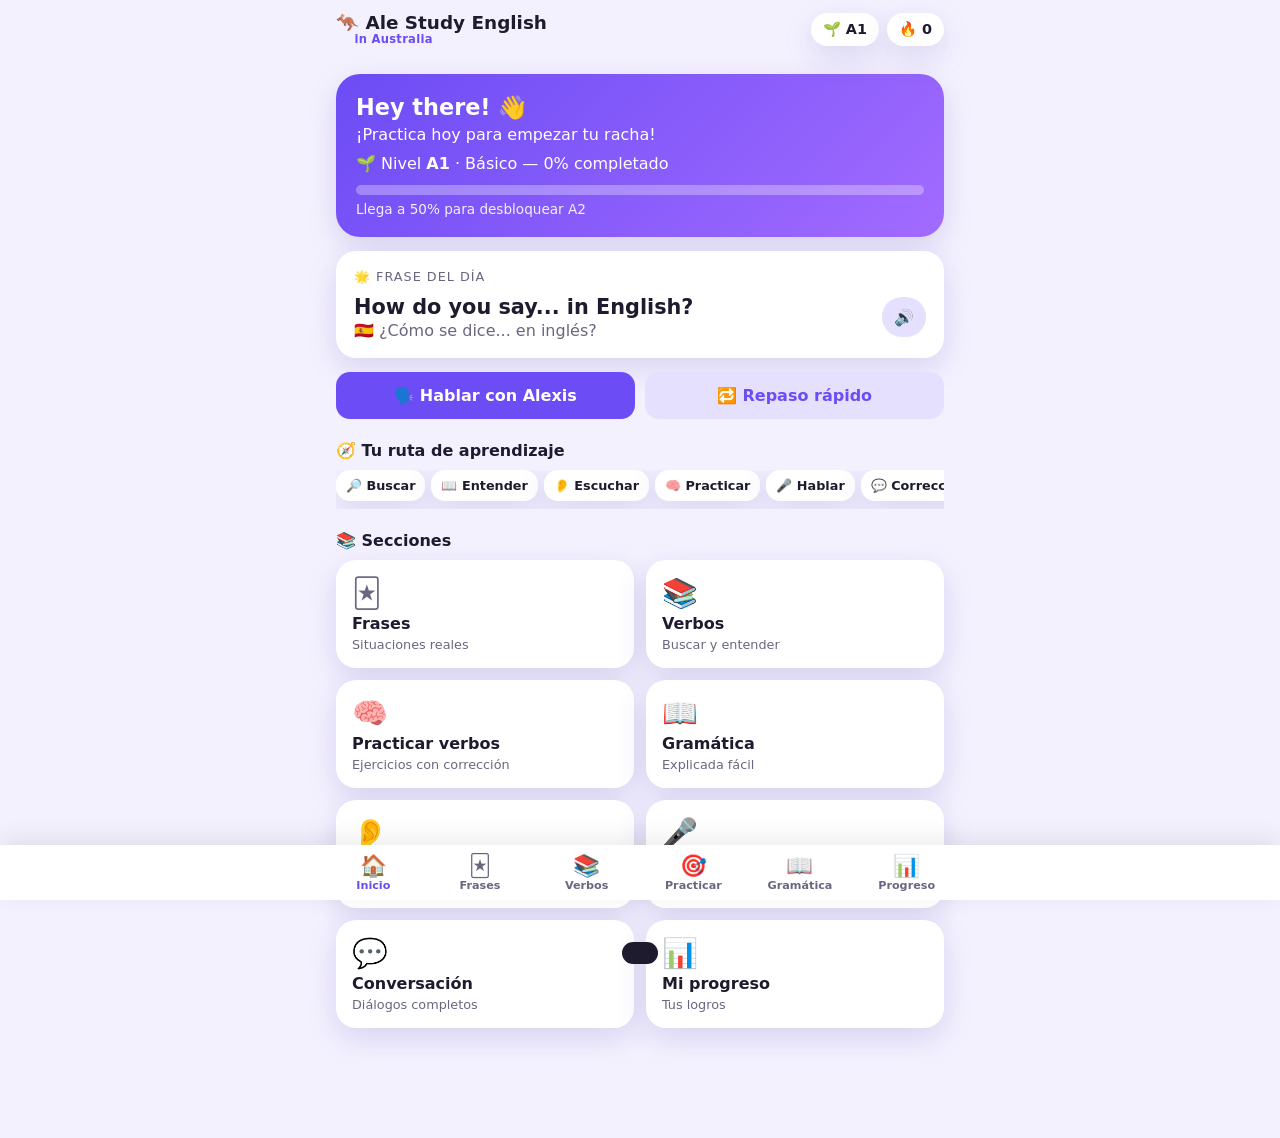
==== app.html @ 72525b84 "Add files via upload" ====
<!DOCTYPE html>
<html lang="es">
<head>
<meta charset="UTF-8">
<meta name="viewport" content="width=device-width, initial-scale=1, viewport-fit=cover">
<meta name="theme-color" content="#6c4cf5">
<meta name="apple-mobile-web-app-capable" content="yes">
<meta name="apple-mobile-web-app-title" content="Ale Study English">
<title>Ale Study English in Australia</title>
<link rel="manifest" href="manifest.json">
<link rel="icon" href="icon.svg" type="image/svg+xml">
<link rel="apple-touch-icon" href="icon.svg">
<link rel="stylesheet" href="css/styles.css">
</head>
<body>
  <!-- Encabezado: logo, nivel y racha -->
  <header class="topbar">
    <div class="topbar-inner">
      <span class="logo">🦘 Ale Study English<small>in Australia</small></span>
      <button class="pill" id="levelBtn" title="Cambiar nivel"></button>
      <button class="pill" id="streakBtn" title="Mi progreso"></button>
    </div>
  </header>

  <!-- Aquí se dibuja la sección actual -->
  <main id="view"></main>

  <!-- Menú de abajo -->
  <nav class="bottomnav" id="bottomnav"></nav>
  <div class="toast" id="toast"></div>

  <!-- 1) Datos (frases, verbos, gramática, conversaciones) -->
  <script src="js/data/phrases.js"></script>
  <script src="js/data/verbs.js"></script>
  <script src="js/data/grammar.js"></script>
  <script src="js/data/speaking.js"></script>
  <!-- 2) Núcleo: progreso, audio, micrófono, corrector y ejercicios -->
  <script src="js/core.js"></script>
  <script src="js/checker.js"></script>
  <script src="js/quiz.js"></script>
  <!-- 3) Secciones -->
  <script src="js/sections/home.js"></script>
  <script src="js/sections/phrases.js"></script>
  <script src="js/sections/verbs.js"></script>
  <script src="js/sections/practice.js"></script>
  <script src="js/sections/listening.js"></script>
  <script src="js/sections/speaking.js"></script>
  <script src="js/sections/conversation.js"></script>
  <script src="js/sections/grammar.js"></script>
  <script src="js/sections/progress.js"></script>
  <script src="js/sections/tutor.js"></script>
  <!-- 4) Arranque -->
  <script src="js/main.js"></script>
</body>
</html>
---- css/styles.css ----
/* =====================================================================
   Ale Study English in Australia — estilos
   Los colores están en variables (--nombre) para cambiarlos en un solo lugar.
   ===================================================================== */
:root {
  --bg: #f4f1ff;
  --card: #ffffff;
  --text: #1f1b2e;
  --muted: #6b6680;
  --accent: #6c4cf5;
  --accent-soft: #e6e0ff;
  --good: #1f9d63;
  --good-soft: #dcf5e8;
  --bad: #e5484d;
  --bad-soft: #fde4e4;
  --warn: #e08a00;
  --warn-soft: #fff0d6;
  --shadow: 0 10px 30px rgba(60, 40, 150, 0.15);

  /* Colores de los tiempos verbales */
  --pres: #1f9d63;
  --past: #e5484d;
  --pp: #8e4ec6;
  --fut: #2f7ae5;
  --ger: #e08a00;
}
@media (prefers-color-scheme: dark) {
  :root {
    --bg: #15131f;
    --card: #221f31;
    --text: #f1eefb;
    --muted: #a39fb8;
    --accent: #9b85ff;
    --accent-soft: #332c55;
    --good: #3ccf8e;
    --good-soft: #173a2a;
    --bad: #ff6b70;
    --bad-soft: #3d1d22;
    --warn: #ffb547;
    --warn-soft: #3b2d14;
    --shadow: 0 10px 30px rgba(0, 0, 0, 0.4);
    --pres: #3ccf8e;
    --past: #ff6b70;
    --pp: #bf8cf0;
    --fut: #6aa6ff;
    --ger: #ffb547;
  }
}
* { box-sizing: border-box; }
html { -webkit-text-size-adjust: 100%; }
body {
  margin: 0;
  font-family: "Segoe UI", system-ui, -apple-system, sans-serif;
  background: var(--bg);
  color: var(--text);
  min-height: 100vh;
}
button { font-family: inherit; }
[hidden] { display: none !important; }

/* ---------- Estructura ---------- */
.topbar {
  position: sticky; top: 0; z-index: 20;
  background: color-mix(in srgb, var(--bg) 88%, transparent);
  backdrop-filter: blur(10px);
}
.topbar-inner {
  max-width: 640px; margin: 0 auto; padding: 12px 16px;
  display: flex; align-items: center; gap: 8px;
}
.logo { font-weight: 800; font-size: 1.15rem; margin-right: auto; cursor: pointer; line-height: 1.15; }
.logo small { display: block; font-size: 0.72rem; font-weight: 700; color: var(--accent); padding-left: 1.6em; letter-spacing: 0.3px; }
.pill {
  border: none; background: var(--card); color: var(--text); box-shadow: var(--shadow);
  border-radius: 999px; padding: 8px 12px; font-weight: 700; font-size: 0.9rem; cursor: pointer;
  white-space: nowrap; flex-shrink: 0;
}
main { max-width: 640px; margin: 0 auto; padding: 8px 16px 110px; }

.bottomnav {
  position: fixed; bottom: 0; left: 0; right: 0; z-index: 20;
  background: var(--card); box-shadow: 0 -6px 24px rgba(0, 0, 0, 0.08);
  padding-bottom: env(safe-area-inset-bottom);
}
.bottomnav-inner { max-width: 640px; margin: 0 auto; display: grid; grid-template-columns: repeat(6, 1fr); }
.navbtn {
  border: none; background: none; color: var(--muted); cursor: pointer;
  padding: 10px 2px 8px; display: flex; flex-direction: column; align-items: center; gap: 2px;
  font-size: 0.7rem; font-weight: 600;
}
.navbtn .ico { font-size: 1.35rem; line-height: 1; }
.navbtn.active { color: var(--accent); }

/* ---------- Piezas comunes ---------- */
h1.page { font-size: 1.5rem; margin: 8px 0 4px; }
.lead { color: var(--muted); margin: 0 0 16px; }
.section-title { font-size: 1rem; font-weight: 800; margin: 22px 0 10px; }
.card-box { background: var(--card); border-radius: 20px; box-shadow: var(--shadow); padding: 18px; margin-bottom: 14px; }
.muted { color: var(--muted); }
.small { font-size: 0.85rem; }
.row { display: flex; align-items: center; gap: 10px; }
.spacer { flex: 1; }

.btn {
  border: none; padding: 14px 18px; border-radius: 14px; font-size: 1rem; font-weight: 700;
  cursor: pointer; color: #fff; background: var(--accent);
}
.btn:disabled { opacity: 0.5; cursor: default; }
.btn.on { background: var(--bad); animation: pulse 1.2s infinite; }
.btn.mic-lang { flex: 1; padding: 11px 6px; font-size: 0.95rem; white-space: nowrap; }
.btn.block { width: 100%; }
.btn.good { background: var(--good); }
.btn.learning, .btn.warn { background: var(--warn); }
.btn.known { background: var(--good); }
.btn.ghost { background: var(--card); color: var(--text); box-shadow: var(--shadow); }
.btn.soft { background: var(--accent-soft); color: var(--accent); }
.btn-row { display: flex; gap: 10px; flex-wrap: wrap; }
.btn-row > .btn { flex: 1; }

.icon-btn {
  border: none; background: var(--accent-soft); color: var(--accent);
  border-radius: 999px; min-width: 40px; height: 40px; padding: 0 12px; cursor: pointer;
  font-size: 1rem; font-weight: 700; flex-shrink: 0;
}
.chip {
  border: none; background: var(--card); color: var(--text);
  padding: 9px 14px; border-radius: 999px; cursor: pointer; white-space: nowrap;
  font-size: 0.9rem; box-shadow: var(--shadow);
}
.chip.active { background: var(--accent); color: #fff; }
.chips { display: flex; gap: 6px; overflow-x: auto; padding: 2px 2px 10px; margin-bottom: 8px; scrollbar-width: thin; }
.tag { display: inline-block; font-size: 0.7rem; font-weight: 800; padding: 3px 8px; border-radius: 999px; color: #fff; letter-spacing: 0.3px; }
.tag.irregular { background: var(--warn); }
.tag.regular { background: var(--good); }
.tag.level { background: var(--accent-soft); color: var(--accent); }
.tag.locked { background: var(--muted); }

.search {
  width: 100%; padding: 15px 16px; font-size: 1.05rem; border-radius: 16px; border: 2px solid transparent;
  background: var(--card); color: var(--text); box-shadow: var(--shadow); outline: none;
}
.search:focus, .answer-input:focus { border-color: var(--accent); }

.bar { height: 10px; background: var(--accent-soft); border-radius: 999px; overflow: hidden; }
.bar > div { height: 100%; background: var(--accent); border-radius: 999px; transition: width 0.4s; }
.bar.good > div { background: var(--good); }

.empty { text-align: center; color: var(--muted); padding: 30px 10px; }

.toast {
  position: fixed; bottom: 96px; left: 50%; transform: translateX(-50%) translateY(160px);
  background: var(--text); color: var(--bg); padding: 11px 18px; border-radius: 999px;
  transition: transform 0.3s; font-weight: 700; z-index: 50; text-align: center;
  width: max-content; max-width: calc(100vw - 32px); font-size: 0.92rem;
}
.toast.show { transform: translateX(-50%) translateY(0); }

/* Ventana emergente (sheet) */
.sheet-backdrop { position: fixed; inset: 0; background: rgba(0, 0, 0, 0.45); z-index: 40; display: flex; align-items: flex-end; justify-content: center; }
.sheet { background: var(--bg); width: 100%; max-width: 640px; border-radius: 24px 24px 0 0; padding: 20px 16px 28px; max-height: 88vh; overflow-y: auto; }
@media (min-width: 700px) { .sheet-backdrop { align-items: center; } .sheet { border-radius: 24px; } }
.sheet h2 { margin: 0 0 12px; font-size: 1.25rem; }

/* ---------- Inicio ---------- */
.hero { background: linear-gradient(135deg, var(--accent), #a26bff); color: #fff; border-radius: 24px; padding: 20px; box-shadow: var(--shadow); margin: 8px 0 14px; }
.hero h2 { margin: 0 0 4px; font-size: 1.4rem; }
.hero .bar { background: rgba(255, 255, 255, 0.3); margin-top: 12px; }
.hero .bar > div { background: #fff; }
.path { display: flex; gap: 6px; overflow-x: auto; padding-bottom: 8px; }
.path a { text-decoration: none; color: var(--text); background: var(--card); box-shadow: var(--shadow); border-radius: 14px; padding: 8px 10px; font-size: 0.8rem; font-weight: 700; white-space: nowrap; }
.tiles { display: grid; grid-template-columns: 1fr 1fr; gap: 12px; }
.tile {
  border: none; text-align: left; background: var(--card); color: var(--text); box-shadow: var(--shadow);
  border-radius: 20px; padding: 16px; cursor: pointer; min-height: 104px; display: flex; flex-direction: column; gap: 4px;
}
.tile .ico { font-size: 1.8rem; }
.tile b { font-size: 1rem; }
.tile span { color: var(--muted); font-size: 0.8rem; }
.tile.locked { opacity: 0.55; }

/* ---------- Flashcards de frases ---------- */
.stats { display: flex; gap: 8px; justify-content: center; margin-bottom: 14px; flex-wrap: wrap; }
.stat { background: var(--card); border-radius: 999px; padding: 6px 12px; font-size: 0.9rem; box-shadow: var(--shadow); }
.card-wrap { perspective: 1000px; margin: 10px 0 16px; }
.flash { position: relative; height: 320px; cursor: pointer; transform-style: preserve-3d; transition: transform 0.5s; }
.flash.flipped { transform: rotateY(180deg); }
.face {
  position: absolute; inset: 0; backface-visibility: hidden; -webkit-backface-visibility: hidden;
  background: var(--card); border-radius: 22px; box-shadow: var(--shadow);
  display: flex; flex-direction: column; align-items: center; justify-content: center; padding: 24px; text-align: center;
}
.face.back { transform: rotateY(180deg); }
.label { font-size: 0.8rem; text-transform: uppercase; letter-spacing: 1px; color: var(--muted); margin-bottom: 10px; }
.big { font-size: 1.7rem; font-weight: 800; line-height: 1.3; }
.example { margin-top: 14px; color: var(--muted); font-style: italic; }
.hint { position: absolute; bottom: 14px; font-size: 0.8rem; color: var(--muted); }
.badge { position: absolute; top: 14px; right: 16px; font-size: 1.2rem; }
.badge-left { position: absolute; top: 14px; left: 16px; }
.face .btn-row { margin-top: 16px; justify-content: center; }
.face .btn-row .icon-btn { height: 44px; }
.actions { display: grid; grid-template-columns: 1fr 1fr; gap: 10px; }
.nav { display: flex; justify-content: space-between; margin-top: 12px; gap: 10px; }
.nav .btn { flex: 1; padding: 12px 6px; font-size: 0.9rem; }
.progress-mini { height: 8px; background: var(--accent-soft); border-radius: 999px; overflow: hidden; margin-bottom: 6px; }
.progress-mini div { height: 100%; background: var(--accent); transition: width 0.3s; }
.counter { text-align: center; color: var(--muted); font-size: 0.85rem; }
.keys { text-align: center; color: var(--muted); font-size: 0.8rem; margin-top: 16px; }

/* ---------- Verbos ---------- */
.filters { display: flex; gap: 6px; margin: 12px 0; flex-wrap: wrap; align-items: center; }
.result-count { color: var(--muted); font-size: 0.85rem; margin-left: auto; }
.verb { background: var(--card); border-radius: 22px; box-shadow: var(--shadow); padding: 16px; margin-bottom: 14px; }
.verb-head { display: flex; align-items: center; gap: 10px; margin-bottom: 12px; cursor: pointer; }
.verb-title { font-size: 1.35rem; font-weight: 800; letter-spacing: 0.3px; }
.verb-title .es { color: var(--muted); font-weight: 600; font-size: 1rem; }
.verb-tags { margin-left: auto; display: flex; gap: 4px; flex-wrap: wrap; justify-content: flex-end; }
.match-note { background: var(--accent-soft); color: var(--accent); border-radius: 10px; padding: 6px 10px; font-size: 0.82rem; font-weight: 600; margin-bottom: 10px; }
.forms { display: flex; flex-direction: column; gap: 6px; }
.form-row {
  display: flex; align-items: center; gap: 10px; padding: 9px 10px; border-radius: 14px;
  background: var(--bg); border-left: 5px solid var(--c);
}
.form-row .fname { width: 104px; flex-shrink: 0; white-space: nowrap; font-size: 0.72rem; font-weight: 800; color: var(--c); text-transform: uppercase; letter-spacing: 0.3px; }
.form-row .fval { font-weight: 700; font-size: 1.02rem; flex: 1; }
.form-row .fval small { color: var(--muted); font-weight: 600; }
.form-row.memo { background: color-mix(in srgb, var(--c) 14%, var(--card)); }
.form-row .memo-tag { font-size: 0.68rem; font-weight: 800; color: var(--c); white-space: nowrap; }
.form-row .icon-btn { min-width: 34px; height: 34px; padding: 0; font-size: 0.9rem; }
.verb-head { flex-wrap: wrap; }
.verb-title { min-width: 0; overflow-wrap: anywhere; }
.form-row .fval { min-width: 0; overflow-wrap: anywhere; }

/* 📱 Teléfonos angostos: la etiqueta arriba, el verbo y el 🔊 abajo */
@media (max-width: 440px) {
  .logo { font-size: 0.95rem; white-space: nowrap; overflow: hidden; text-overflow: ellipsis; min-width: 0; }
  .topbar-inner { gap: 6px; }
  .pill { padding: 7px 9px; font-size: 0.82rem; }
  .form-row { flex-wrap: wrap; row-gap: 2px; padding: 8px 10px; }
  .form-row .fname { width: 100%; }
  .verb-title { font-size: 1.15rem; }
  .verb-title .es { font-size: 0.9rem; }
  .big { font-size: 1.45rem; }
  .q-prompt { font-size: 1.15rem; }
  .nav .btn { font-size: 0.82rem; padding: 12px 4px; }
}
@media (max-width: 350px) {
  .logo { font-size: 0.86rem; }
}
.c-pres { --c: var(--pres); } .c-past { --c: var(--past); } .c-pp { --c: var(--pp); } .c-fut { --c: var(--fut); } .c-ger { --c: var(--ger); }
.verb-actions { display: flex; gap: 8px; margin-top: 12px; }
.verb-actions .btn { flex: 1; padding: 11px; font-size: 0.92rem; }
.ex { display: flex; gap: 10px; align-items: flex-start; padding: 12px; border-radius: 14px; background: var(--bg); border-left: 5px solid var(--c); margin-bottom: 8px; }
.ex .en { font-weight: 600; }
.ex .en b { color: var(--c); }
.ex .es { color: var(--muted); font-size: 0.9rem; margin-top: 2px; }
.ex .text { flex: 1; }
.ex .btns { display: flex; gap: 6px; }
.ex .icon-btn { min-width: 36px; height: 36px; padding: 0; }
.mastery { display: flex; gap: 4px; align-items: center; font-size: 0.85rem; color: var(--muted); }
.dot { width: 10px; height: 10px; border-radius: 50%; background: var(--accent-soft); display: inline-block; }
.dot.on { background: var(--good); }

/* ---------- Quiz / ejercicios ---------- */
.quiz-top { display: flex; align-items: center; gap: 10px; margin-bottom: 14px; }
.quiz-top .bar { flex: 1; }
.quiz-card { background: var(--card); border-radius: 22px; box-shadow: var(--shadow); padding: 22px 18px; }
.q-tag { display: inline-block; font-size: 0.75rem; font-weight: 800; color: var(--c, var(--accent)); background: color-mix(in srgb, var(--c, var(--accent)) 14%, var(--card)); padding: 4px 10px; border-radius: 999px; margin-bottom: 10px; }
.q-prompt { font-size: 1.3rem; font-weight: 700; line-height: 1.4; margin-bottom: 6px; }
.q-sub { color: var(--muted); margin-bottom: 16px; }
.blank { display: inline-block; min-width: 70px; border-bottom: 3px solid var(--accent); color: var(--accent); text-align: center; }
.answer-input {
  width: 100%; padding: 15px; font-size: 1.15rem; border-radius: 14px; border: 2px solid var(--accent-soft);
  background: var(--bg); color: var(--text); outline: none; margin-bottom: 12px;
}
.options { display: grid; gap: 10px; margin-bottom: 12px; }
.option {
  border: 2px solid var(--accent-soft); background: var(--bg); color: var(--text); border-radius: 14px;
  padding: 14px; font-size: 1.02rem; font-weight: 600; cursor: pointer; text-align: left;
}
.option.correct { border-color: var(--good); background: var(--good-soft); }
.option.wrong { border-color: var(--bad); background: var(--bad-soft); }
.feedback { border-radius: 16px; padding: 14px; margin: 12px 0; }
.feedback.ok { background: var(--good-soft); }
.feedback.no { background: var(--bad-soft); }
.feedback .fb-title { font-weight: 800; font-size: 1.1rem; margin-bottom: 4px; }
.audio-prompt { display: flex; justify-content: center; gap: 12px; margin: 10px 0 18px; }
.audio-prompt .icon-btn { height: 64px; min-width: 64px; font-size: 1.6rem; }
.w-ok { color: var(--good); font-weight: 700; }
.w-bad { color: var(--bad); font-weight: 700; text-decoration: underline wavy; }
.result-big { font-size: 3rem; text-align: center; margin: 10px 0; }

/* ---------- Micrófono ---------- */
.mic-wrap { text-align: center; margin: 12px 0; }
.mic {
  width: 88px; height: 88px; border-radius: 50%; border: none; font-size: 2.2rem; cursor: pointer;
  background: var(--accent); color: #fff; box-shadow: var(--shadow); transition: transform 0.2s;
}
.mic.on { background: var(--bad); animation: pulse 1.2s infinite; }
@keyframes pulse { 0%, 100% { transform: scale(1); } 50% { transform: scale(1.08); } }
.mic-status { color: var(--muted); font-size: 0.9rem; margin-top: 8px; min-height: 1.2em; }
.transcript { font-size: 1.1rem; font-weight: 600; margin-top: 8px; min-height: 1.4em; }
.type-row { display: flex; gap: 8px; margin-top: 10px; }
.type-row input { flex: 1; padding: 13px; border-radius: 14px; border: 2px solid var(--accent-soft); background: var(--bg); color: var(--text); font-size: 1rem; outline: none; }
.type-row input:focus { border-color: var(--accent); }
.issue { background: var(--bg); border-radius: 14px; padding: 12px; margin-bottom: 8px; }
.issue .wrong { color: var(--bad); }
.issue .right { color: var(--good); font-weight: 700; }
.issue .why { color: var(--muted); font-size: 0.9rem; margin-top: 4px; }

/* ---------- Conversación (chat) ---------- */
.chat { display: flex; flex-direction: column; gap: 10px; margin: 10px 0 14px; }
.bubble { max-width: 85%; padding: 12px 14px; border-radius: 18px; line-height: 1.4; }
.bubble.bot { background: var(--card); box-shadow: var(--shadow); align-self: flex-start; border-bottom-left-radius: 6px; }
.bubble.me { background: var(--accent); color: #fff; align-self: flex-end; border-bottom-right-radius: 6px; }
.bubble.tip { background: var(--warn-soft); align-self: flex-end; font-size: 0.88rem; border-radius: 14px; }
.bubble .es { color: var(--muted); font-size: 0.85rem; margin-top: 4px; }
.bubble .icon-btn { min-width: 30px; height: 30px; padding: 0; font-size: 0.8rem; margin-left: 6px; vertical-align: middle; }
.suggestions { display: flex; gap: 6px; flex-wrap: wrap; margin-bottom: 8px; }
.suggestions .chip { font-size: 0.82rem; box-shadow: none; background: var(--accent-soft); color: var(--accent); }
.composer { position: sticky; bottom: 76px; background: var(--card); border-radius: 22px; box-shadow: var(--shadow); padding: 12px; }
.composer .row { gap: 8px; }
.composer input { flex: 1; padding: 13px; border-radius: 14px; border: 2px solid var(--accent-soft); background: var(--bg); color: var(--text); font-size: 1rem; outline: none; min-width: 0; }
.composer .mic { width: 50px; height: 50px; font-size: 1.3rem; flex-shrink: 0; }

/* ---------- Listas (temas, lecciones, escenarios) ---------- */
.list-item {
  display: flex; align-items: center; gap: 14px; background: var(--card); border-radius: 18px; box-shadow: var(--shadow);
  padding: 14px 16px; margin-bottom: 10px; cursor: pointer; border: none; width: 100%; text-align: left; color: var(--text);
}
.list-item .ico { font-size: 1.8rem; }
.list-item .txt { flex: 1; }
.list-item .txt b { display: block; font-size: 1rem; }
.list-item .txt span { color: var(--muted); font-size: 0.82rem; }
.list-item.locked { opacity: 0.55; }
.level-group { font-weight: 800; color: var(--muted); font-size: 0.85rem; margin: 18px 4px 8px; text-transform: uppercase; letter-spacing: 0.5px; }

/* Gramática */
.formula { display: flex; flex-wrap: wrap; gap: 6px; align-items: center; margin: 8px 0; }
.formula span { background: var(--accent-soft); color: var(--accent); font-weight: 800; padding: 8px 12px; border-radius: 12px; }
.formula i { font-style: normal; color: var(--muted); font-weight: 800; }
.explain li { margin-bottom: 6px; }

/* ---------- Progreso ---------- */
.stat-grid { display: grid; grid-template-columns: 1fr 1fr; gap: 12px; }
.stat-card { background: var(--card); border-radius: 20px; box-shadow: var(--shadow); padding: 16px; text-align: center; }
.stat-card .num { font-size: 1.8rem; font-weight: 800; }
.stat-card .lbl { color: var(--muted); font-size: 0.82rem; }
.ring {
  width: 86px; height: 86px; border-radius: 50%; margin: 0 auto 8px; display: grid; place-items: center;
  background: conic-gradient(var(--c, var(--accent)) calc(var(--p) * 1%), var(--accent-soft) 0);
}
.ring::after { content: attr(data-label); width: 66px; height: 66px; border-radius: 50%; background: var(--card); display: grid; place-items: center; font-weight: 800; font-size: 1rem; }
.days { display: grid; grid-template-columns: repeat(14, 1fr); gap: 5px; margin-top: 10px; }
.day { aspect-ratio: 1; border-radius: 6px; background: var(--accent-soft); }
.day.on { background: var(--good); }
.day.today { outline: 2px solid var(--accent); }
.split-bar { display: flex; height: 14px; border-radius: 999px; overflow: hidden; background: var(--accent-soft); margin: 8px 0; }
.split-bar .g { background: var(--good); }
.split-bar .r { background: var(--bad); }
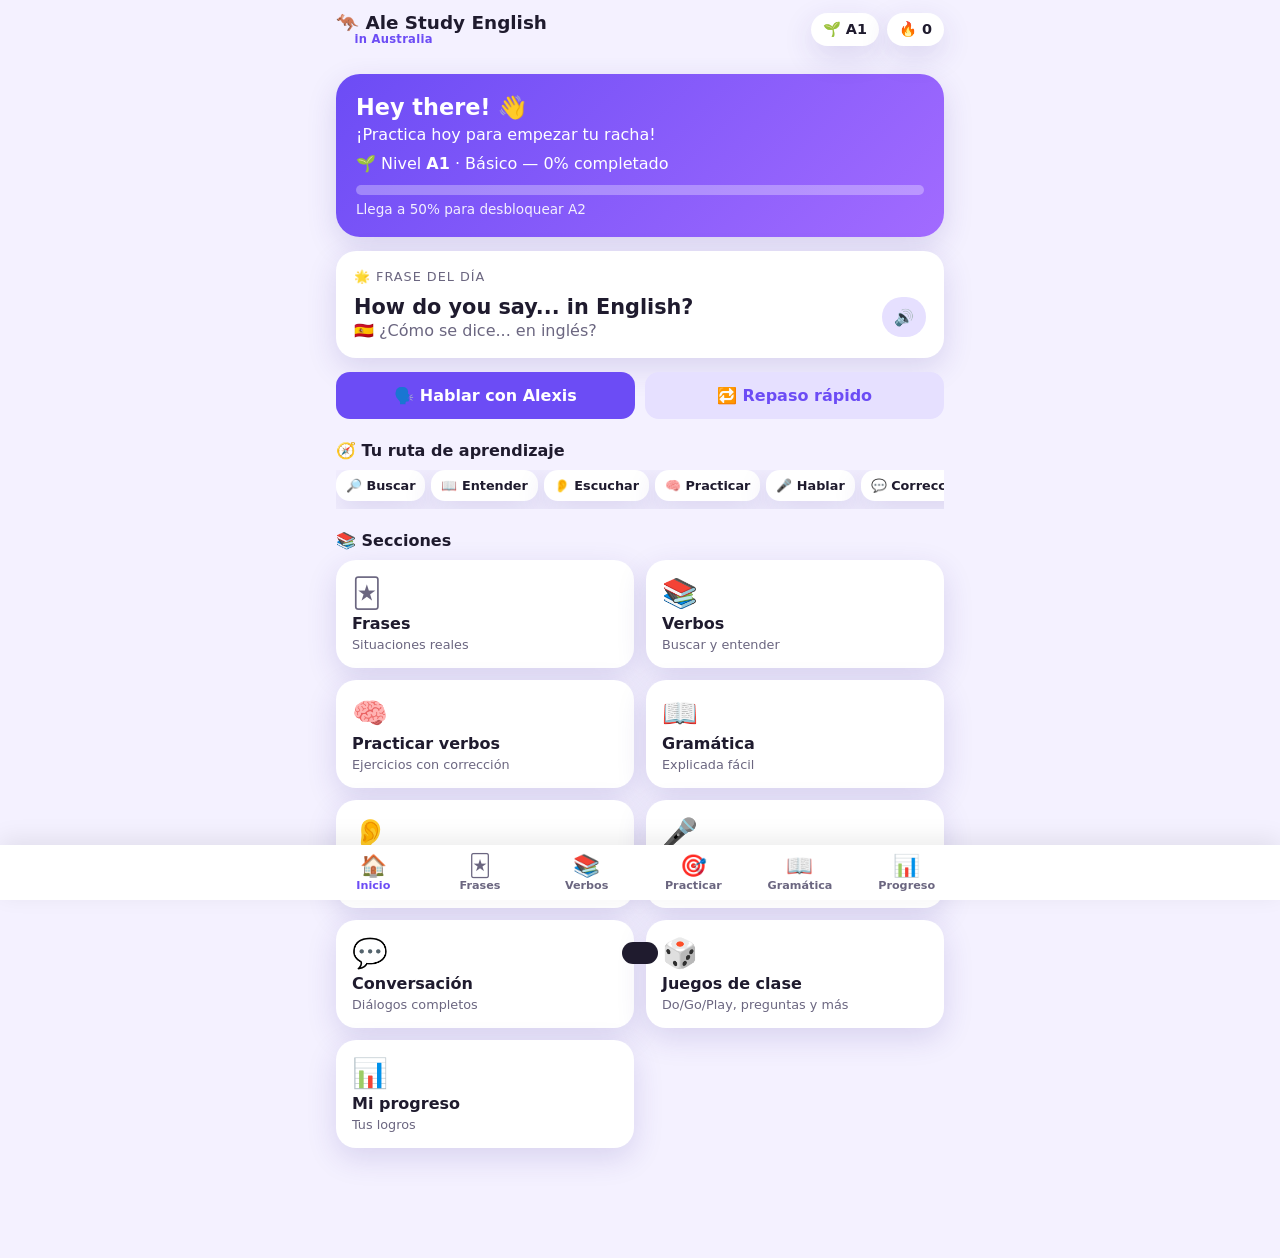
==== commit f5389d22: "Add files via upload" ====
--- a/app.html
+++ b/app.html
@@ -34,6 +34,7 @@
   <script src="js/data/verbs.js"></script>
   <script src="js/data/grammar.js"></script>
   <script src="js/data/speaking.js"></script>
+  <script src="js/data/games.js"></script>
   <!-- 2) Núcleo: progreso, audio, micrófono, corrector y ejercicios -->
   <script src="js/core.js"></script>
   <script src="js/checker.js"></script>
@@ -49,6 +50,7 @@
   <script src="js/sections/grammar.js"></script>
   <script src="js/sections/progress.js"></script>
   <script src="js/sections/tutor.js"></script>
+  <script src="js/sections/games.js"></script>
   <!-- 4) Arranque -->
   <script src="js/main.js"></script>
 </body>
--- a/css/styles.css
+++ b/css/styles.css
@@ -340,6 +340,33 @@
 .formula i { font-style: normal; color: var(--muted); font-weight: 800; }
 .explain li { margin-bottom: 6px; }
 
+/* ---------- Juegos de clase ---------- */
+.dgp-btns { display: grid; grid-template-columns: repeat(3, 1fr); gap: 10px; margin: 18px 0 6px; }
+.btn.dgp { font-size: 1.15rem; padding: 18px 4px; letter-spacing: 1px; }
+.answer-line {
+  min-height: 58px; border: 2px dashed var(--accent-soft); border-radius: 14px; padding: 8px;
+  display: flex; flex-wrap: wrap; gap: 6px; align-items: center; margin: 12px 0;
+}
+.word-tiles { display: flex; flex-wrap: wrap; gap: 8px; margin-bottom: 14px; }
+.word-tile {
+  border: 2px solid var(--accent-soft); background: var(--card); color: var(--text); border-radius: 12px;
+  padding: 10px 14px; font-size: 1.05rem; font-weight: 700; cursor: pointer; box-shadow: var(--shadow);
+}
+.word-tile.on { background: var(--accent); color: #fff; border-color: var(--accent); }
+.word-tile:disabled { cursor: default; }
+/* El contenedor recorta el giro para que la página nunca se corra hacia el lado */
+.wheel-wrap { --size: min(300px, 80vw); position: relative; width: calc(var(--size) + 12px); height: calc(var(--size) + 22px); margin: 0 auto 16px; max-width: 100%; overflow: hidden; }
+.wheel {
+  position: absolute; left: 6px; top: 16px; width: var(--size); height: var(--size); border-radius: 50%;
+  box-shadow: var(--shadow), inset 0 0 0 6px rgba(255, 255, 255, 0.35);
+}
+.wheel::after { content: ""; position: absolute; inset: 38%; border-radius: 50%; background: var(--card); box-shadow: var(--shadow); }
+.wheel-label {
+  position: absolute; left: 50%; top: 50%; font-size: 1.7rem; line-height: 1;
+  transform: translate(-50%, -50%) rotate(var(--a)) translateY(calc(var(--size) * -0.34)) rotate(calc(-1 * var(--a)));
+}
+.wheel-pointer { position: absolute; top: 0; left: 50%; transform: translateX(-50%); z-index: 2; font-size: 1.8rem; color: var(--text); text-shadow: 0 2px 6px rgba(0, 0, 0, 0.3); }
+
 /* ---------- Progreso ---------- */
 .stat-grid { display: grid; grid-template-columns: 1fr 1fr; gap: 12px; }
 .stat-card { background: var(--card); border-radius: 20px; box-shadow: var(--shadow); padding: 16px; text-align: center; }
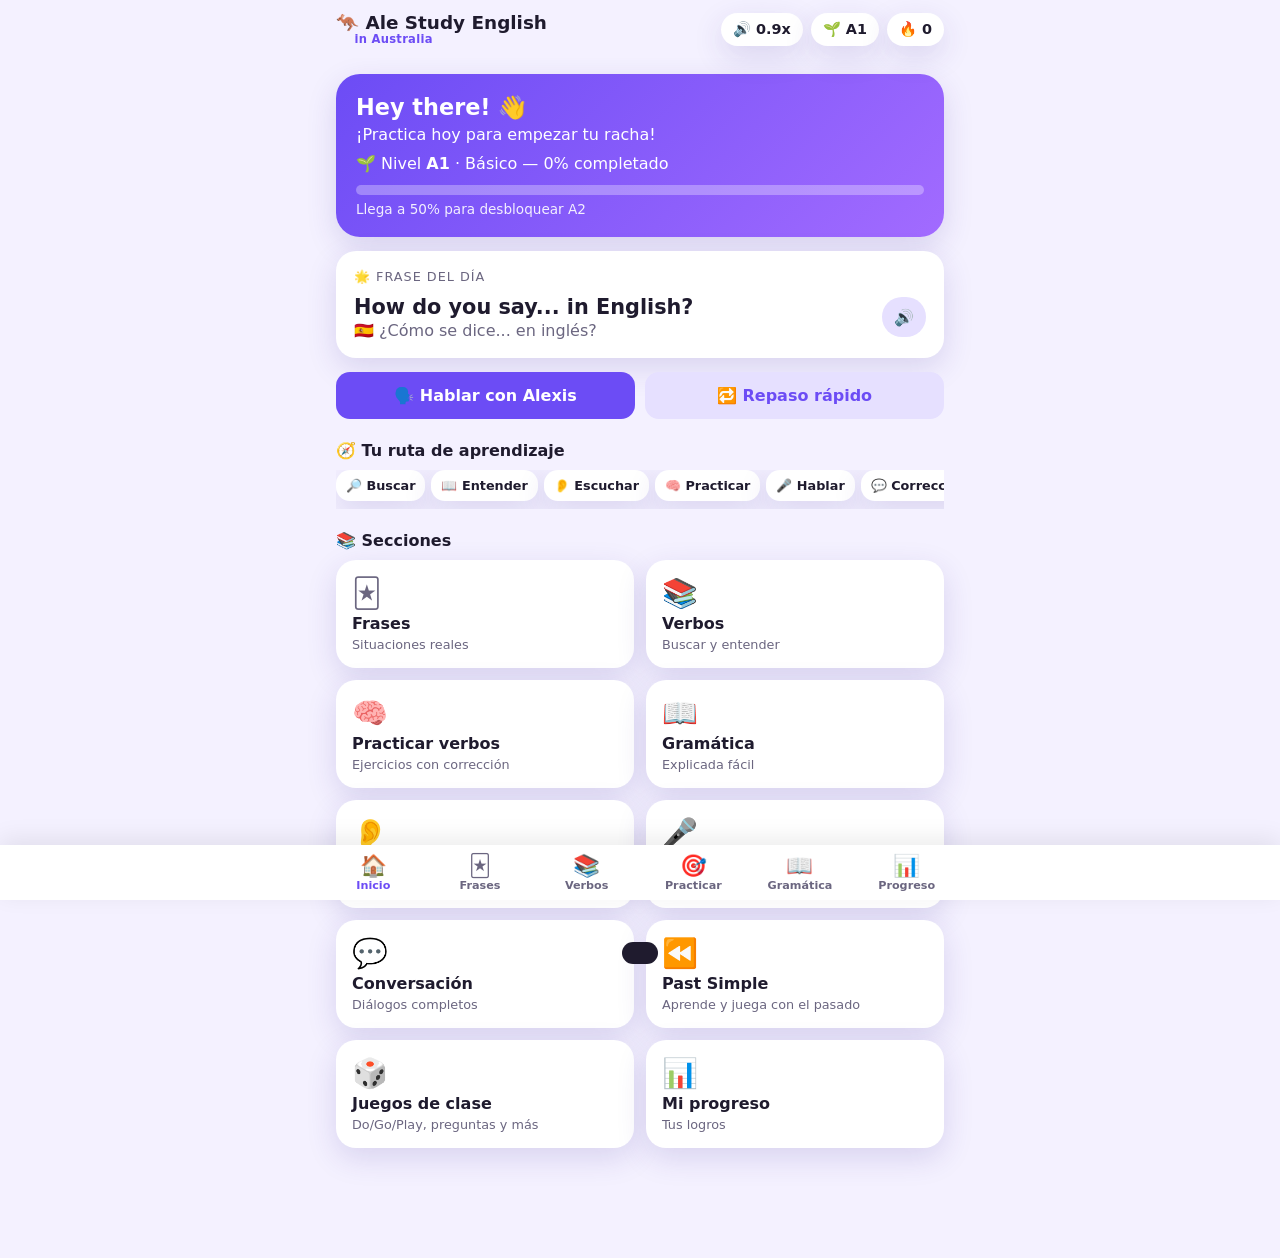
==== commit 1817a480: "Add files via upload" ====
--- a/app.html
+++ b/app.html
@@ -17,6 +17,7 @@
   <header class="topbar">
     <div class="topbar-inner">
       <span class="logo">🦘 Ale Study English<small>in Australia</small></span>
+      <button class="pill" id="speedBtn" title="Velocidad de la voz (toca para cambiar)"></button>
       <button class="pill" id="levelBtn" title="Cambiar nivel"></button>
       <button class="pill" id="streakBtn" title="Mi progreso"></button>
     </div>
@@ -35,6 +36,7 @@
   <script src="js/data/grammar.js"></script>
   <script src="js/data/speaking.js"></script>
   <script src="js/data/games.js"></script>
+  <script src="js/data/past.js"></script>
   <!-- 2) Núcleo: progreso, audio, micrófono, corrector y ejercicios -->
   <script src="js/core.js"></script>
   <script src="js/checker.js"></script>
@@ -51,6 +53,7 @@
   <script src="js/sections/progress.js"></script>
   <script src="js/sections/tutor.js"></script>
   <script src="js/sections/games.js"></script>
+  <script src="js/sections/past.js"></script>
   <!-- 4) Arranque -->
   <script src="js/main.js"></script>
 </body>
--- a/css/styles.css
+++ b/css/styles.css
@@ -246,6 +246,10 @@
 @media (max-width: 350px) {
   .logo { font-size: 0.86rem; }
 }
+/* En celulares muy chicos, la racha se ve en Inicio y Progreso: se oculta arriba para que quepa el nombre */
+@media (max-width: 370px) {
+  #streakBtn { display: none; }
+}
 .c-pres { --c: var(--pres); } .c-past { --c: var(--past); } .c-pp { --c: var(--pp); } .c-fut { --c: var(--fut); } .c-ger { --c: var(--ger); }
 .verb-actions { display: flex; gap: 8px; margin-top: 12px; }
 .verb-actions .btn { flex: 1; padding: 11px; font-size: 0.92rem; }
@@ -367,6 +371,25 @@
 }
 .wheel-pointer { position: absolute; top: 0; left: 50%; transform: translateX(-50%); z-index: 2; font-size: 1.8rem; color: var(--text); text-shadow: 0 2px 6px rgba(0, 0, 0, 0.3); }
 
+/* ---------- Pasado ---------- */
+.timeline { display: grid; grid-template-columns: repeat(3, 1fr); gap: 6px; margin: 12px 0; }
+.tl-part { background: var(--bg); border-radius: 12px; padding: 10px 6px; text-align: center; font-size: 0.9rem; display: flex; flex-direction: column; gap: 2px; }
+.tl-part small { color: var(--muted); }
+.tl-part.on { background: var(--past); color: #fff; }
+.tl-part.on small { color: #fff; opacity: 0.9; }
+.irr-grid { display: grid; grid-template-columns: repeat(auto-fill, minmax(92px, 1fr)); gap: 8px; margin: 10px 0; }
+.irr {
+  border: none; background: var(--bg); color: var(--text); border-radius: 12px; padding: 10px 6px; cursor: pointer;
+  display: flex; flex-direction: column; align-items: center; gap: 2px; border-bottom: 3px solid var(--past);
+}
+.irr b { color: var(--past); font-size: 1.05rem; }
+.irr small { color: var(--muted); font-size: 0.72rem; }
+.story { background: var(--card); border-radius: 18px; box-shadow: var(--shadow); padding: 4px 16px; margin-bottom: 14px; }
+.story:empty { display: none; }
+.story p { margin: 10px 0; line-height: 1.5; }
+.story p b { color: var(--past); }
+.story .icon-btn { min-width: 30px; height: 30px; padding: 0; font-size: 0.8rem; vertical-align: middle; }
+
 /* ---------- Progreso ---------- */
 .stat-grid { display: grid; grid-template-columns: 1fr 1fr; gap: 12px; }
 .stat-card { background: var(--card); border-radius: 20px; box-shadow: var(--shadow); padding: 16px; text-align: center; }
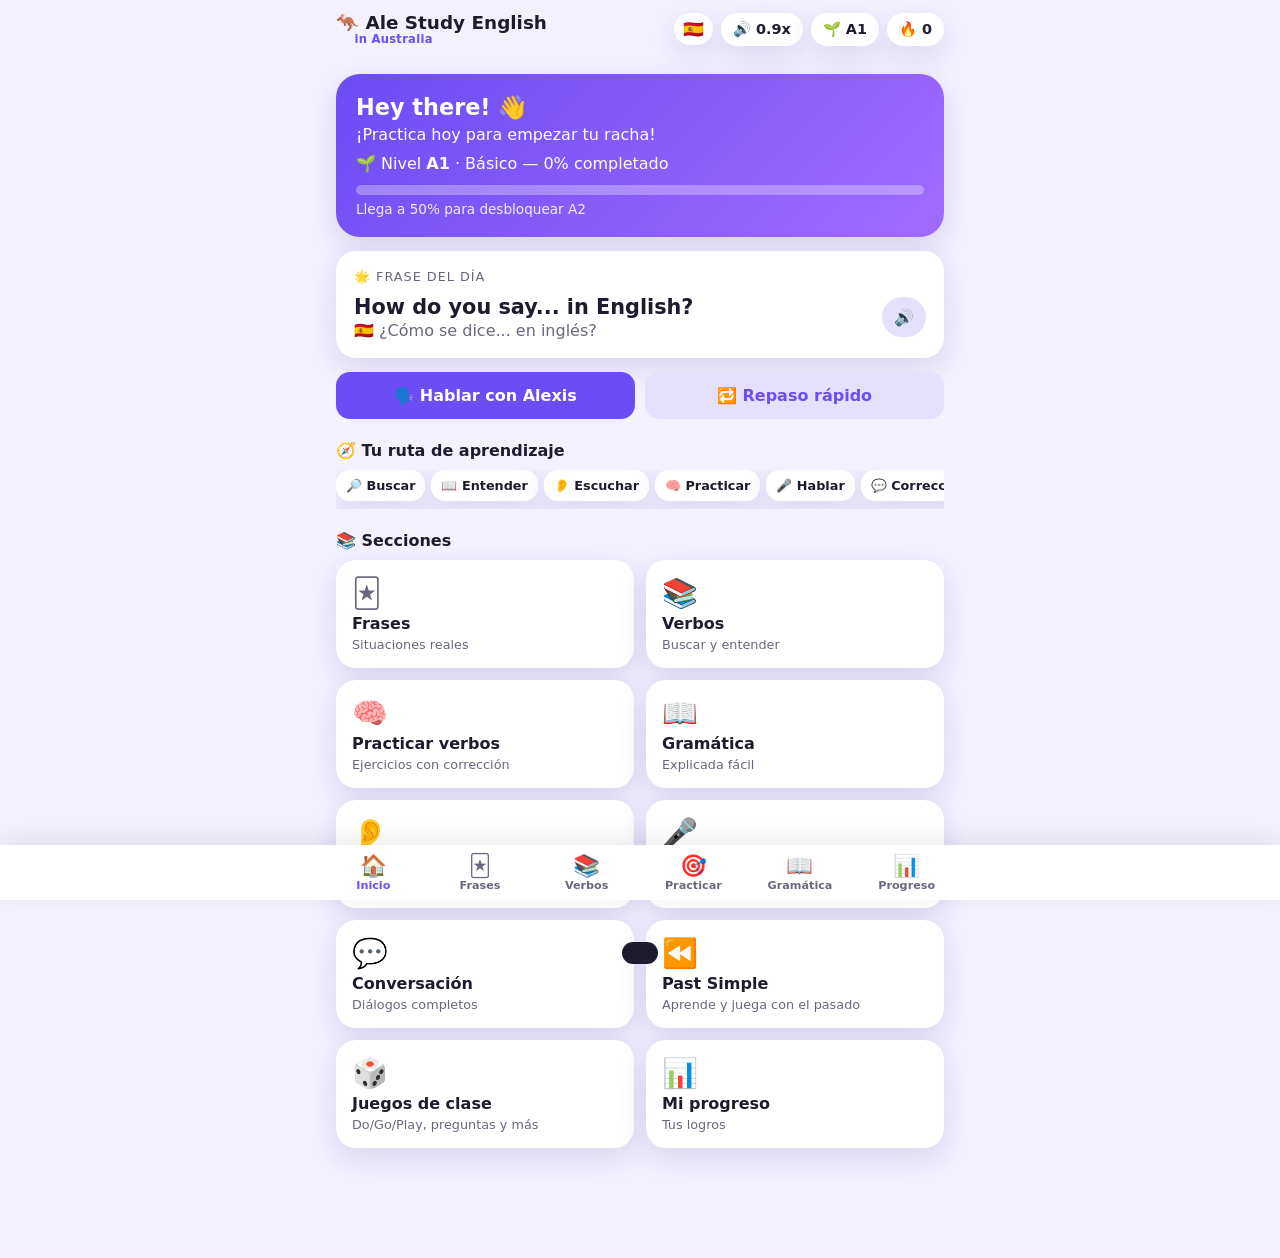
==== commit 108ae387: "Add files via upload" ====
--- a/app.html
+++ b/app.html
@@ -16,7 +16,8 @@
   <!-- Encabezado: logo, nivel y racha -->
   <header class="topbar">
     <div class="topbar-inner">
-      <span class="logo">🦘 Ale Study English<small>in Australia</small></span>
+      <span class="logo" dir="ltr">🦘 Ale Study English<small>in Australia</small></span>
+      <button class="pill" id="langBtn" title="Idioma / اللغة"></button>
       <button class="pill" id="speedBtn" title="Velocidad de la voz (toca para cambiar)"></button>
       <button class="pill" id="levelBtn" title="Cambiar nivel"></button>
       <button class="pill" id="streakBtn" title="Mi progreso"></button>
@@ -37,6 +38,9 @@
   <script src="js/data/speaking.js"></script>
   <script src="js/data/games.js"></script>
   <script src="js/data/past.js"></script>
+  <!-- Idioma de ayuda: traducciones al árabe + selector de idioma -->
+  <script src="js/data/ar.js"></script>
+  <script src="js/i18n.js"></script>
   <!-- 2) Núcleo: progreso, audio, micrófono, corrector y ejercicios -->
   <script src="js/core.js"></script>
   <script src="js/checker.js"></script>
--- a/css/styles.css
+++ b/css/styles.css
@@ -68,8 +68,8 @@
   max-width: 640px; margin: 0 auto; padding: 12px 16px;
   display: flex; align-items: center; gap: 8px;
 }
-.logo { font-weight: 800; font-size: 1.15rem; margin-right: auto; cursor: pointer; line-height: 1.15; }
-.logo small { display: block; font-size: 0.72rem; font-weight: 700; color: var(--accent); padding-left: 1.6em; letter-spacing: 0.3px; }
+.logo { font-weight: 800; font-size: 1.15rem; margin-inline-end: auto; cursor: pointer; line-height: 1.15; }
+.logo small { display: block; font-size: 0.72rem; font-weight: 700; color: var(--accent); padding-inline-start: 1.6em; letter-spacing: 0.3px; }
 .pill {
   border: none; background: var(--card); color: var(--text); box-shadow: var(--shadow);
   border-radius: 999px; padding: 8px 12px; font-weight: 700; font-size: 0.9rem; cursor: pointer;
@@ -170,7 +170,7 @@
 .path a { text-decoration: none; color: var(--text); background: var(--card); box-shadow: var(--shadow); border-radius: 14px; padding: 8px 10px; font-size: 0.8rem; font-weight: 700; white-space: nowrap; }
 .tiles { display: grid; grid-template-columns: 1fr 1fr; gap: 12px; }
 .tile {
-  border: none; text-align: left; background: var(--card); color: var(--text); box-shadow: var(--shadow);
+  border: none; text-align: start; background: var(--card); color: var(--text); box-shadow: var(--shadow);
   border-radius: 20px; padding: 16px; cursor: pointer; min-height: 104px; display: flex; flex-direction: column; gap: 4px;
 }
 .tile .ico { font-size: 1.8rem; }
@@ -194,8 +194,8 @@
 .big { font-size: 1.7rem; font-weight: 800; line-height: 1.3; }
 .example { margin-top: 14px; color: var(--muted); font-style: italic; }
 .hint { position: absolute; bottom: 14px; font-size: 0.8rem; color: var(--muted); }
-.badge { position: absolute; top: 14px; right: 16px; font-size: 1.2rem; }
-.badge-left { position: absolute; top: 14px; left: 16px; }
+.badge { position: absolute; top: 14px; inset-inline-end: 16px; font-size: 1.2rem; }
+.badge-left { position: absolute; top: 14px; inset-inline-start: 16px; }
 .face .btn-row { margin-top: 16px; justify-content: center; }
 .face .btn-row .icon-btn { height: 44px; }
 .actions { display: grid; grid-template-columns: 1fr 1fr; gap: 10px; }
@@ -208,17 +208,17 @@
 
 /* ---------- Verbos ---------- */
 .filters { display: flex; gap: 6px; margin: 12px 0; flex-wrap: wrap; align-items: center; }
-.result-count { color: var(--muted); font-size: 0.85rem; margin-left: auto; }
+.result-count { color: var(--muted); font-size: 0.85rem; margin-inline-start: auto; }
 .verb { background: var(--card); border-radius: 22px; box-shadow: var(--shadow); padding: 16px; margin-bottom: 14px; }
 .verb-head { display: flex; align-items: center; gap: 10px; margin-bottom: 12px; cursor: pointer; }
 .verb-title { font-size: 1.35rem; font-weight: 800; letter-spacing: 0.3px; }
 .verb-title .es { color: var(--muted); font-weight: 600; font-size: 1rem; }
-.verb-tags { margin-left: auto; display: flex; gap: 4px; flex-wrap: wrap; justify-content: flex-end; }
+.verb-tags { margin-inline-start: auto; display: flex; gap: 4px; flex-wrap: wrap; justify-content: flex-end; }
 .match-note { background: var(--accent-soft); color: var(--accent); border-radius: 10px; padding: 6px 10px; font-size: 0.82rem; font-weight: 600; margin-bottom: 10px; }
 .forms { display: flex; flex-direction: column; gap: 6px; }
 .form-row {
   display: flex; align-items: center; gap: 10px; padding: 9px 10px; border-radius: 14px;
-  background: var(--bg); border-left: 5px solid var(--c);
+  background: var(--bg); border-inline-start: 5px solid var(--c);
 }
 .form-row .fname { width: 104px; flex-shrink: 0; white-space: nowrap; font-size: 0.72rem; font-weight: 800; color: var(--c); text-transform: uppercase; letter-spacing: 0.3px; }
 .form-row .fval { font-weight: 700; font-size: 1.02rem; flex: 1; }
@@ -247,13 +247,13 @@
   .logo { font-size: 0.86rem; }
 }
 /* En celulares muy chicos, la racha se ve en Inicio y Progreso: se oculta arriba para que quepa el nombre */
-@media (max-width: 370px) {
+@media (max-width: 440px) {
   #streakBtn { display: none; }
 }
 .c-pres { --c: var(--pres); } .c-past { --c: var(--past); } .c-pp { --c: var(--pp); } .c-fut { --c: var(--fut); } .c-ger { --c: var(--ger); }
 .verb-actions { display: flex; gap: 8px; margin-top: 12px; }
 .verb-actions .btn { flex: 1; padding: 11px; font-size: 0.92rem; }
-.ex { display: flex; gap: 10px; align-items: flex-start; padding: 12px; border-radius: 14px; background: var(--bg); border-left: 5px solid var(--c); margin-bottom: 8px; }
+.ex { display: flex; gap: 10px; align-items: flex-start; padding: 12px; border-radius: 14px; background: var(--bg); border-inline-start: 5px solid var(--c); margin-bottom: 8px; }
 .ex .en { font-weight: 600; }
 .ex .en b { color: var(--c); }
 .ex .es { color: var(--muted); font-size: 0.9rem; margin-top: 2px; }
@@ -279,7 +279,7 @@
 .options { display: grid; gap: 10px; margin-bottom: 12px; }
 .option {
   border: 2px solid var(--accent-soft); background: var(--bg); color: var(--text); border-radius: 14px;
-  padding: 14px; font-size: 1.02rem; font-weight: 600; cursor: pointer; text-align: left;
+  padding: 14px; font-size: 1.02rem; font-weight: 600; cursor: pointer; text-align: start;
 }
 .option.correct { border-color: var(--good); background: var(--good-soft); }
 .option.wrong { border-color: var(--bad); background: var(--bad-soft); }
@@ -314,11 +314,11 @@
 /* ---------- Conversación (chat) ---------- */
 .chat { display: flex; flex-direction: column; gap: 10px; margin: 10px 0 14px; }
 .bubble { max-width: 85%; padding: 12px 14px; border-radius: 18px; line-height: 1.4; }
-.bubble.bot { background: var(--card); box-shadow: var(--shadow); align-self: flex-start; border-bottom-left-radius: 6px; }
-.bubble.me { background: var(--accent); color: #fff; align-self: flex-end; border-bottom-right-radius: 6px; }
+.bubble.bot { background: var(--card); box-shadow: var(--shadow); align-self: flex-start; border-end-start-radius: 6px; }
+.bubble.me { background: var(--accent); color: #fff; align-self: flex-end; border-end-end-radius: 6px; }
 .bubble.tip { background: var(--warn-soft); align-self: flex-end; font-size: 0.88rem; border-radius: 14px; }
 .bubble .es { color: var(--muted); font-size: 0.85rem; margin-top: 4px; }
-.bubble .icon-btn { min-width: 30px; height: 30px; padding: 0; font-size: 0.8rem; margin-left: 6px; vertical-align: middle; }
+.bubble .icon-btn { min-width: 30px; height: 30px; padding: 0; font-size: 0.8rem; margin-inline-start: 6px; vertical-align: middle; }
 .suggestions { display: flex; gap: 6px; flex-wrap: wrap; margin-bottom: 8px; }
 .suggestions .chip { font-size: 0.82rem; box-shadow: none; background: var(--accent-soft); color: var(--accent); }
 .composer { position: sticky; bottom: 76px; background: var(--card); border-radius: 22px; box-shadow: var(--shadow); padding: 12px; }
@@ -329,7 +329,7 @@
 /* ---------- Listas (temas, lecciones, escenarios) ---------- */
 .list-item {
   display: flex; align-items: center; gap: 14px; background: var(--card); border-radius: 18px; box-shadow: var(--shadow);
-  padding: 14px 16px; margin-bottom: 10px; cursor: pointer; border: none; width: 100%; text-align: left; color: var(--text);
+  padding: 14px 16px; margin-bottom: 10px; cursor: pointer; border: none; width: 100%; text-align: start; color: var(--text);
 }
 .list-item .ico { font-size: 1.8rem; }
 .list-item .txt { flex: 1; }
@@ -390,6 +390,13 @@
 .story p b { color: var(--past); }
 .story .icon-btn { min-width: 30px; height: 30px; padding: 0; font-size: 0.8rem; vertical-align: middle; }
 
+/* ---------- 🇸🇦 Árabe (de derecha a izquierda) ---------- */
+[dir="rtl"] body { font-family: "Segoe UI", "Noto Sans Arabic", Tahoma, system-ui, sans-serif; }
+[dir="rtl"] .lead, [dir="rtl"] .explain, [dir="rtl"] .es, [dir="rtl"] .why { line-height: 1.7; }
+/* El inglés dentro de textos en árabe se mantiene de izquierda a derecha */
+[dir="rtl"] [dir="ltr"] { unicode-bidi: isolate; }
+#langBtn { font-size: 1.05rem; padding: 6px 9px; }
+
 /* ---------- Progreso ---------- */
 .stat-grid { display: grid; grid-template-columns: 1fr 1fr; gap: 12px; }
 .stat-card { background: var(--card); border-radius: 20px; box-shadow: var(--shadow); padding: 16px; text-align: center; }
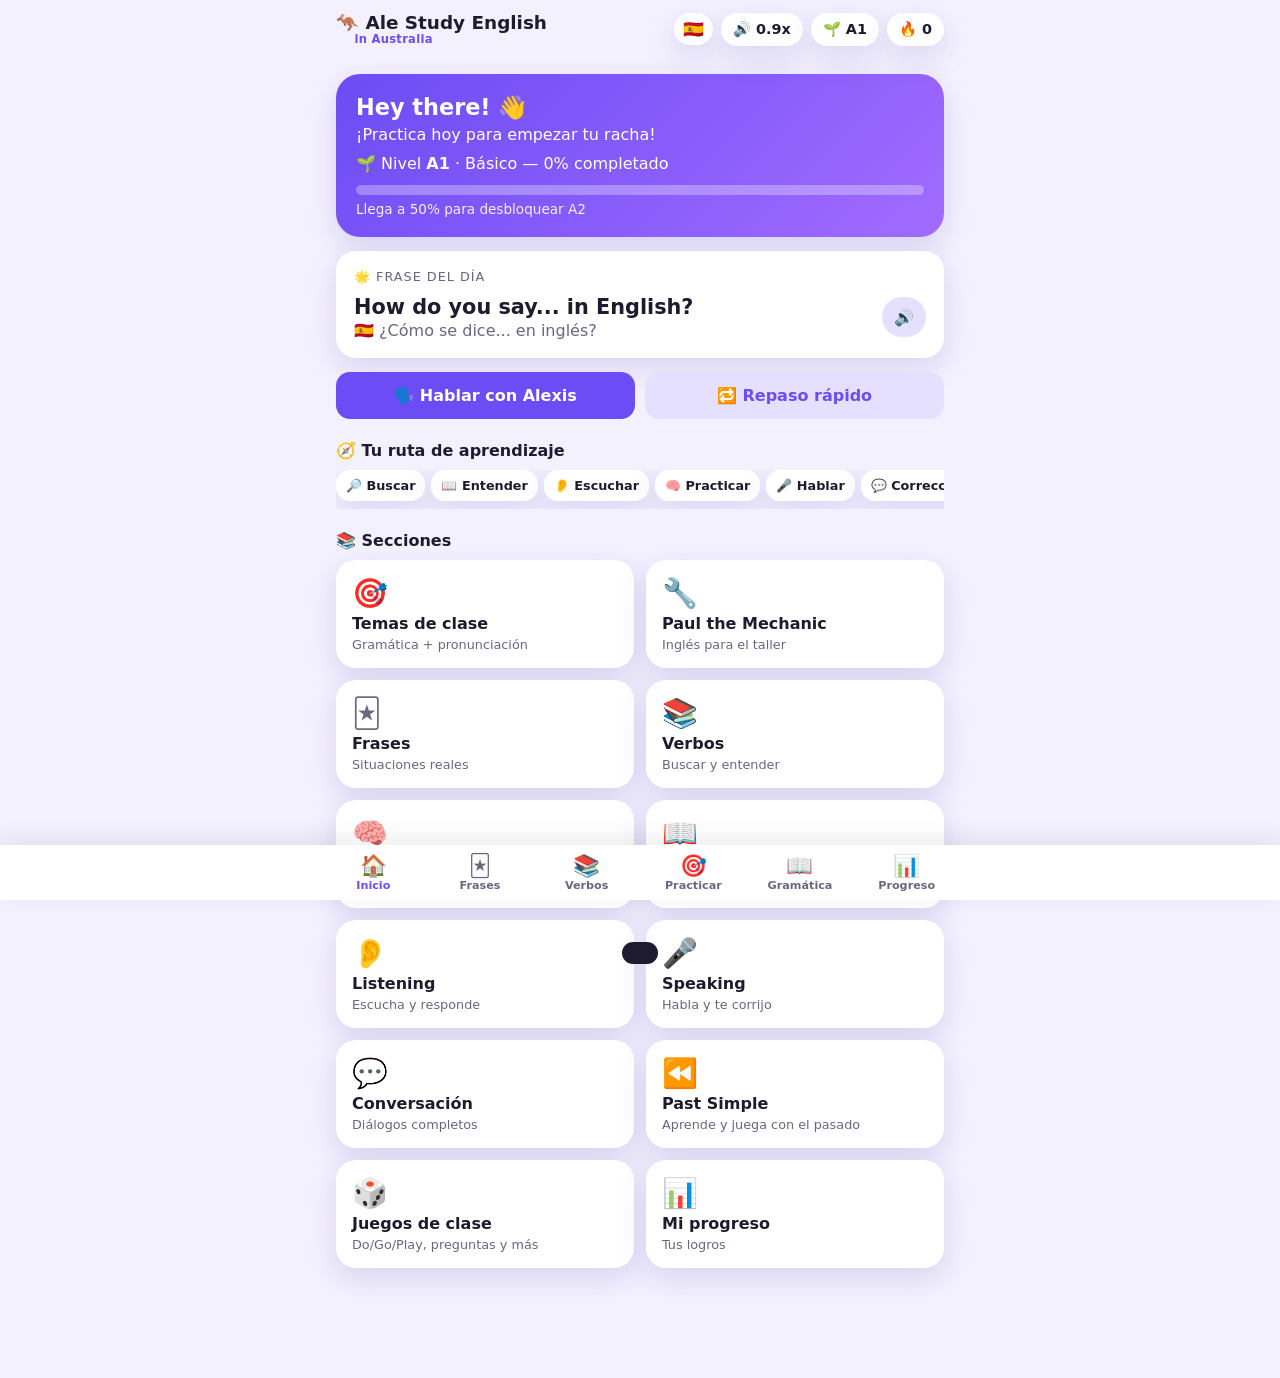
==== commit 94a358fd: "Add files via upload" ====
--- a/app.html
+++ b/app.html
@@ -38,6 +38,8 @@
   <script src="js/data/speaking.js"></script>
   <script src="js/data/games.js"></script>
   <script src="js/data/past.js"></script>
+  <script src="js/data/topics.js"></script>
+  <script src="js/data/paul.js"></script>
   <!-- Idioma de ayuda: traducciones al árabe + selector de idioma -->
   <script src="js/data/ar.js"></script>
   <script src="js/i18n.js"></script>
@@ -58,6 +60,7 @@
   <script src="js/sections/tutor.js"></script>
   <script src="js/sections/games.js"></script>
   <script src="js/sections/past.js"></script>
+  <script src="js/sections/topics.js"></script>
   <!-- 4) Arranque -->
   <script src="js/main.js"></script>
 </body>
--- a/css/styles.css
+++ b/css/styles.css
@@ -383,6 +383,19 @@
   display: flex; flex-direction: column; align-items: center; gap: 2px; border-bottom: 3px solid var(--past);
 }
 .irr b { color: var(--past); font-size: 1.05rem; }
+/* 🎯 Temas y 🔧 Paul: ritmo de la frase (negrita = fuerte, gris = débil) */
+.stress b { font-weight: 800; }
+.weak { opacity: 0.55; font-weight: 500; }
+.ex:has(.stress) { flex-wrap: wrap; }
+.ex:has(.stress) .text { min-width: 200px; }
+.vocab-grid { display: grid; grid-template-columns: repeat(auto-fill, minmax(130px, 1fr)); gap: 8px; margin: 10px 0; }
+.vocab-grid .irr { border-bottom-color: var(--accent); }
+.vocab-grid .irr b { color: var(--accent); font-size: 0.98rem; }
+.vocab-grid .irr small { font-size: 0.78rem; text-align: center; }
+.why-box { border-inline-start: 5px solid var(--accent); }
+.how-to { background: var(--accent-soft); }
+.paul-intro .paul-face { font-size: 2.6rem; }
+.big-play { box-shadow: 0 0 0 4px var(--accent-soft); }
 .irr small { color: var(--muted); font-size: 0.72rem; }
 .story { background: var(--card); border-radius: 18px; box-shadow: var(--shadow); padding: 4px 16px; margin-bottom: 14px; }
 .story:empty { display: none; }
